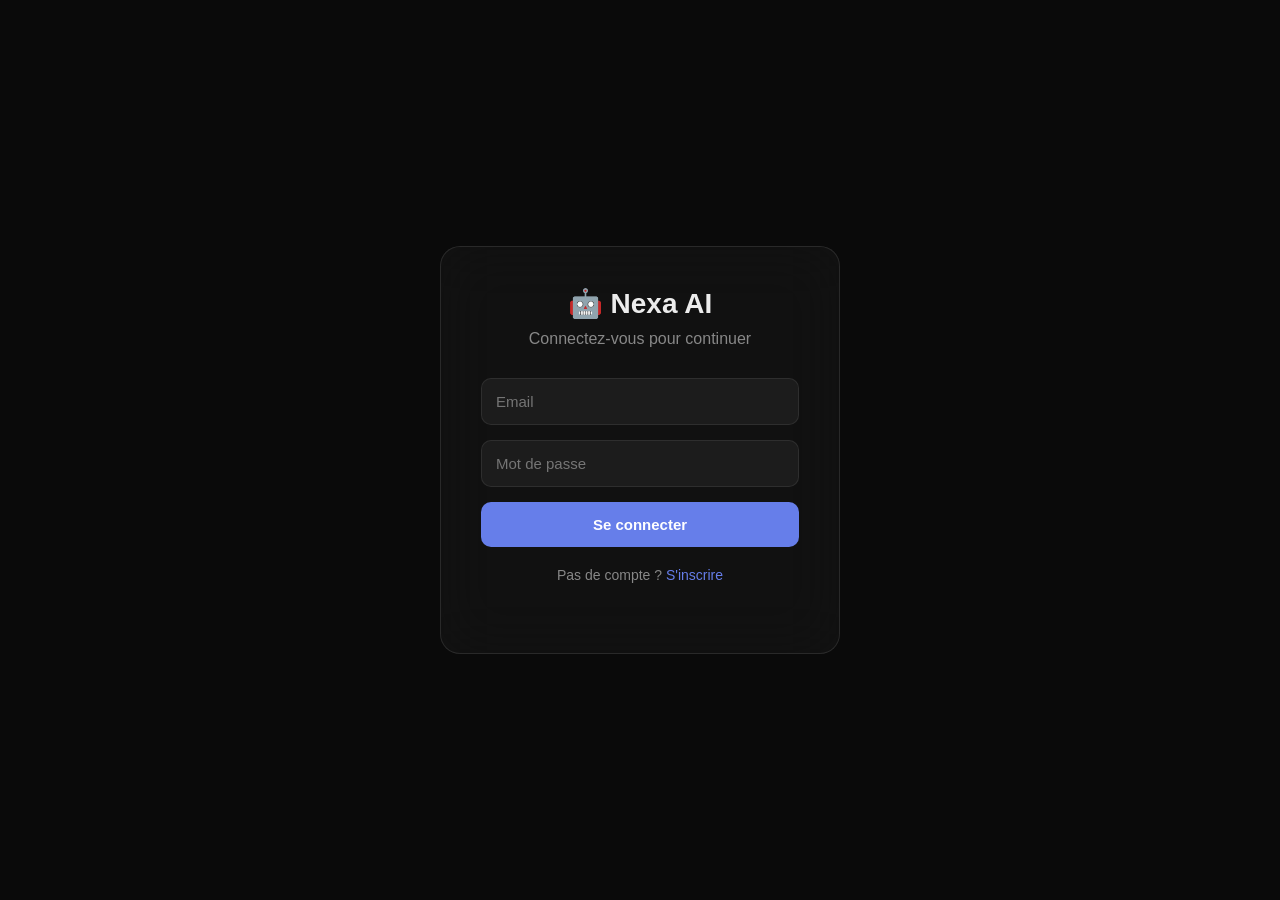
==== login.html @ a7cb3609 "Add files via upload" ====
<!DOCTYPE html>
<html lang="fr">
<head>
    <meta charset="UTF-8">
    <title>Connexion - Nexa AI</title>
    <link rel="stylesheet" href="style.css">
</head>
<body class="login-page">
    <div class="login-container">
        <h1>🤖 Nexa AI</h1>
        <p>Connectez-vous pour continuer</p>

        <form id="login-form" onsubmit="connexion(event)">
            <input type="email" id="email" placeholder="Email" required>
            <input type="password" id="password" placeholder="Mot de passe" required>
            <button type="submit">Se connecter</button>
        </form>

        <p class="signup-link">
            Pas de compte ? 
            <a href="#" onclick="inscription(event)">S'inscrire</a>
        </p>
    </div>

    <script src="auth.js"></script>
</body>
</html>
---- style.css ----
:root {
    --accent: #667eea;
    --bg: #0a0a0a;
    --bg-sidebar: #000000;
    --bg-input: rgba(255,255,255,0.05);
    --bg-hover: rgba(255,255,255,0.08);
    --text: #ececec;
    --text-dim: #888;
    --border: rgba(255,255,255,0.08);
    --glass-bg: rgba(20,20,20,0.7);
    --glass-border: rgba(255,255,255,0.1);
}

body.light {
    --bg: #ffffff;
    --bg-sidebar: #f7f7f8;
    --bg-input: rgba(0,0,0,0.04);
    --bg-hover: rgba(0,0,0,0.06);
    --text: #0a0a0a;
    --text-dim: #666;
    --border: rgba(0,0,0,0.08);
    --glass-bg: rgba(255,255,255,0.7);
    --glass-border: rgba(0,0,0,0.08);
}

* { margin: 0; padding: 0; box-sizing: border-box; font-family: -apple-system, 'Segoe UI', Arial, sans-serif; }

body { background: var(--bg); color: var(--text); height: 100vh; overflow: hidden; transition: background 0.3s, color 0.3s; }

.app { display: flex; height: 100vh; }

.glass {
    background: var(--glass-bg);
    backdrop-filter: blur(30px) saturate(180%);
    -webkit-backdrop-filter: blur(30px) saturate(180%);
    border: 1px solid var(--glass-border);
    box-shadow: 0 8px 32px rgba(0,0,0,0.3), inset 0 1px 0 rgba(255,255,255,0.1);
}

.sidebar {
    width: 260px;
    background: var(--bg-sidebar);
    display: flex;
    flex-direction: column;
    border-right: 1px solid var(--border);
    transition: margin-left 0.3s ease;
}

.sidebar.hidden { margin-left: -260px; }

.sidebar-top {
    display: flex;
    align-items: center;
    justify-content: space-between;
    padding: 12px 15px;
}

.btn-toggle, .btn-open-sidebar {
    background: transparent;
    border: none;
    color: var(--text-dim);
    cursor: pointer;
    padding: 6px;
    border-radius: 6px;
    display: flex;
    align-items: center;
    transition: all 0.2s;
}

.btn-toggle:hover, .btn-open-sidebar:hover { background: var(--bg-hover); color: var(--text); }
.btn-toggle svg, .btn-open-sidebar svg { width: 18px; height: 18px; }

.app-brand { font-size: 15px; font-weight: 600; letter-spacing: 0.3px; }

.sidebar-new-chat { padding: 5px 10px 15px; }

.btn-new-chat {
    display: flex;
    align-items: center;
    gap: 12px;
    background: transparent;
    border: 1px solid var(--border);
    color: var(--text);
    cursor: pointer;
    padding: 10px 14px;
    border-radius: 12px;
    width: 100%;
    font-size: 14px;
    transition: all 0.2s;
}

.btn-new-chat:hover { background: var(--bg-hover); border-color: var(--accent); }

.btn-round {
    width: 28px; height: 28px;
    border-radius: 50%;
    background: var(--accent);
    display: flex;
    align-items: center;
    justify-content: center;
    color: white;
    flex-shrink: 0;
}

.btn-round svg { width: 14px; height: 14px; }

.sidebar-search { position: relative; padding: 0 10px 10px; }

.sidebar-search svg {
    position: absolute;
    left: 22px; top: 50%;
    transform: translateY(-70%);
    width: 14px; height: 14px;
    color: var(--text-dim);
    pointer-events: none;
}

.sidebar-search input {
    width: 100%;
    padding: 10px 10px 10px 36px;
    background: var(--bg-input);
    border: 1px solid transparent;
    border-radius: 10px;
    color: var(--text);
    font-size: 13px;
    outline: none;
    transition: all 0.2s;
}

.sidebar-search input:focus { border-color: var(--accent); background: var(--bg-hover); }

.sidebar-history { flex: 1; padding: 10px; overflow-y: auto; }

.history-title {
    font-size: 11px;
    color: var(--text-dim);
    padding: 5px 10px;
    text-transform: uppercase;
    letter-spacing: 0.5px;
}

.history-item {
    padding: 10px 12px;
    margin: 2px 0;
    border-radius: 10px;
    font-size: 13px;
    color: var(--text);
    cursor: pointer;
    white-space: nowrap;
    overflow: hidden;
    text-overflow: ellipsis;
    transition: all 0.2s;
    border: 1px solid transparent;
    display: flex;
    align-items: center;
    justify-content: space-between;
    gap: 5px;
}

.history-item:hover { background: var(--glass-bg); backdrop-filter: blur(10px); border-color: var(--glass-border); }
.history-item.active { background: var(--glass-bg); backdrop-filter: blur(10px); border-color: var(--glass-border); font-weight: 500; }

.history-item .history-text { flex: 1; overflow: hidden; text-overflow: ellipsis; }

.history-item .history-actions {
    display: none;
    gap: 3px;
}

.history-item:hover .history-actions { display: flex; }

.history-item .history-actions button {
    background: transparent;
    border: none;
    color: var(--text-dim);
    cursor: pointer;
    padding: 3px;
    border-radius: 4px;
}

.history-item .history-actions button:hover { background: var(--bg-hover); color: var(--text); }
.history-item .history-actions svg { width: 12px; height: 12px; }

.history-item.epingle { border-left: 2px solid var(--accent); }

.sidebar-footer { border-top: 1px solid var(--border); padding: 10px; position: relative; }

.user-info {
    display: flex;
    align-items: center;
    gap: 12px;
    padding: 8px;
    border-radius: 12px;
    cursor: pointer;
    transition: all 0.2s;
    border: 1px solid transparent;
}

.user-info:hover { background: var(--glass-bg); backdrop-filter: blur(10px); border-color: var(--glass-border); }

.user-avatar {
    width: 34px; height: 34px;
    border-radius: 50%;
    background: var(--accent);
    display: flex;
    align-items: center;
    justify-content: center;
    font-weight: bold;
    color: white;
    overflow: hidden;
    flex-shrink: 0;
}

.user-avatar img { width: 80%; height: 80%; object-fit: contain; }

.user-details { display: flex; flex-direction: column; overflow: hidden; }
.user-name { font-size: 14px; font-weight: 500; }
.user-plan { font-size: 12px; color: var(--text-dim); overflow: hidden; text-overflow: ellipsis; white-space: nowrap; }

.menu-profil {
    display: none;
    position: absolute;
    bottom: 70px;
    left: 10px; right: 10px;
    background: var(--glass-bg);
    backdrop-filter: blur(30px) saturate(180%);
    border: 1px solid var(--glass-border);
    border-radius: 14px;
    padding: 6px;
    box-shadow: 0 8px 32px rgba(0,0,0,0.4);
    z-index: 100;
}

.menu-profil.show { display: block; }

.menu-profil button {
    display: flex;
    align-items: center;
    gap: 10px;
    width: 100%;
    padding: 10px 12px;
    background: transparent;
    border: none;
    color: var(--text);
    cursor: pointer;
    border-radius: 8px;
    font-size: 13px;
    text-align: left;
    transition: background 0.15s;
}

.menu-profil button:hover { background: var(--bg-hover); }
.menu-profil button svg { width: 16px; height: 16px; }
.menu-profil hr { border: none; border-top: 1px solid var(--border); margin: 5px 0; }

.main { flex: 1; display: flex; flex-direction: column; background: var(--bg); position: relative; }

.btn-open-sidebar {
    position: absolute;
    top: 15px; left: 15px;
    z-index: 10;
    background: var(--glass-bg);
    backdrop-filter: blur(20px);
    border: 1px solid var(--glass-border);
    padding: 8px;
    border-radius: 10px;
}

.chat {
    flex: 1;
    overflow-y: auto;
    padding: 40px 20px;
    display: flex;
    flex-direction: column;
    align-items: center;
}

.welcome {
    text-align: center;
    margin-top: 15vh;
    display: flex;
    flex-direction: column;
    align-items: center;
    gap: 20px;
}

.welcome-logo {
    width: 70px; height: 70px;
    border-radius: 50%;
    overflow: hidden;
    background: var(--accent);
    display: flex;
    align-items: center;
    justify-content: center;
    padding: 12px;
}

.welcome-logo img { width: 100%; height: 100%; object-fit: contain; }

.welcome h1 { font-size: 28px; font-weight: 400; color: var(--text); max-width: 600px; }

.welcome-actions {
    display: flex;
    gap: 10px;
    flex-wrap: wrap;
    justify-content: center;
    margin-top: 20px;
}

.welcome-actions button {
    display: flex;
    align-items: center;
    gap: 8px;
    padding: 10px 16px;
    background: var(--glass-bg);
    backdrop-filter: blur(20px);
    border: 1px solid var(--glass-border);
    border-radius: 12px;
    color: var(--text);
    cursor: pointer;
    font-size: 13px;
    transition: all 0.2s;
}

.welcome-actions button:hover { border-color: var(--accent); transform: translateY(-2px); }
.welcome-actions svg { width: 16px; height: 16px; }

.message { max-width: 760px; width: 100%; margin-bottom: 25px; display: flex; gap: 14px; align-items: flex-start; }
.message.user { flex-direction: row-reverse; }

.message .avatar {
    width: 32px; height: 32px;
    border-radius: 50%;
    flex-shrink: 0;
    display: flex;
    align-items: center;
    justify-content: center;
    background: var(--accent);
    color: white;
    overflow: hidden;
}

.message.user .avatar { font-weight: bold; font-size: 14px; }
.message.bot .avatar { background: transparent; padding: 2px; }

.message .avatar img { width: 80%; height: 80%; object-fit: contain; border-radius: 50%; background: var(--accent); padding: 3px; }

.message .content { flex: 1; line-height: 1.7; font-size: 15px; white-space: pre-wrap; word-wrap: break-word; }

.message.user .content {
    background: var(--glass-bg);
    backdrop-filter: blur(20px);
    border: 1px solid var(--glass-border);
    padding: 12px 16px;
    border-radius: 18px;
    max-width: 75%;
    margin-left: auto;
}

.message.bot .content { padding: 4px 0; }

.input-zone { padding: 20px; display: flex; justify-content: center; }

.input-wrapper {
    max-width: 760px;
    width: 100%;
    background: var(--glass-bg);
    backdrop-filter: blur(30px) saturate(180%);
    border: 1px solid var(--glass-border);
    border-radius: 26px;
    display: flex;
    align-items: center;
    padding: 8px 12px 8px 20px;
    gap: 10px;
    box-shadow: 0 8px 32px rgba(0,0,0,0.2);
}

.input-wrapper input { flex: 1; background: transparent; border: none; color: var(--text); font-size: 15px; outline: none; padding: 8px 0; }
.input-wrapper input::placeholder { color: var(--text-dim); }

.btn-send {
    background: var(--accent);
    border: none;
    color: white;
    width: 34px; height: 34px;
    border-radius: 50%;
    cursor: pointer;
    display: flex;
    align-items: center;
    justify-content: center;
    transition: transform 0.15s;
}

.btn-send:hover { transform: scale(1.05); }
.btn-send svg { width: 18px; height: 18px; }

.modal { display: none; position: fixed; top: 0; left: 0; width: 100%; height: 100%; background: rgba(0,0,0,0.6); backdrop-filter: blur(8px); z-index: 1000; align-items: center; justify-content: center; }
.modal.show { display: flex; }

.modal-content { border-radius: 18px; width: 90%; max-width: 480px; max-height: 85vh; overflow-y: auto; }

.modal-header { display: flex; justify-content: space-between; align-items: center; padding: 20px; border-bottom: 1px solid var(--border); }
.modal-header h2 { font-size: 18px; }
.modal-header button { background: transparent; border: none; color: var(--text); cursor: pointer; padding: 6px; border-radius: 8px; }
.modal-header button:hover { background: var(--bg-hover); }

.modal-body { padding: 20px; }
.modal-body label { display: block; font-size: 13px; color: var(--text-dim); margin-top: 12px; margin-bottom: 5px; }

.modal-body input, .modal-body textarea, .modal-body select {
    width: 100%;
    padding: 10px 12px;
    background: var(--bg-input);
    border: 1px solid var(--border);
    border-radius: 10px;
    color: var(--text);
    font-size: 14px;
    outline: none;
    font-family: inherit;
    resize: vertical;
}

.modal-body input:focus, .modal-body textarea:focus, .modal-body select:focus { border-color: var(--accent); }

.setting-item { display: flex; justify-content: space-between; align-items: center; padding: 15px 0; border-bottom: 1px solid var(--border); }

.color-options { display: flex; gap: 10px; }
.color-dot { width: 28px; height: 28px; border-radius: 50%; cursor: pointer; border: 2px solid transparent; transition: transform 0.15s; }
.color-dot:hover { transform: scale(1.1); border-color: var(--text); }

.profile-edit { display: flex; flex-direction: column; gap: 8px; }
.avatar-edit { display: flex; flex-direction: column; align-items: center; gap: 10px; margin-bottom: 15px; }
.avatar-edit img { width: 80px; height: 80px; border-radius: 50%; object-fit: contain; background: var(--accent); padding: 8px; }
.avatar-edit button { padding: 6px 12px; background: var(--bg-input); border: 1px solid var(--border); border-radius: 8px; color: var(--text); cursor: pointer; font-size: 13px; }

.btn-save {
    padding: 12px;
    background: var(--accent);
    border: none;
    border-radius: 10px;
    color: white;
    font-size: 14px;
    font-weight: 600;
    cursor: pointer;
    margin-top: 15px;
    width: 100%;
}

.btn-save:hover { opacity: 0.9; }

.persona-suggestions { display: flex; flex-wrap: wrap; gap: 8px; margin-top: 10px; }
.persona-suggestions button { padding: 6px 12px; background: var(--bg-input); border: 1px solid var(--border); border-radius: 20px; color: var(--text); cursor: pointer; font-size: 12px; }
.persona-suggestions button:hover { border-color: var(--accent); }

.resultat-box {
    margin-top: 15px;
    padding: 15px;
    background: var(--bg-input);
    border-radius: 10px;
    font-size: 14px;
    line-height: 1.6;
    white-space: pre-wrap;
    max-height: 300px;
    overflow-y: auto;
}

::-webkit-scrollbar { width: 6px; }
::-webkit-scrollbar-thumb { background: var(--border); border-radius: 3px; }

/* LOGIN */
.login-page { display: flex; align-items: center; justify-content: center; height: 100vh; background: var(--bg); }
.login-container { background: var(--glass-bg); backdrop-filter: blur(30px); border: 1px solid var(--glass-border); padding: 40px; border-radius: 20px; width: 100%; max-width: 400px; text-align: center; }
.login-container h1 { font-size: 28px; margin-bottom: 10px; }
.login-container p { color: var(--text-dim); margin-bottom: 30px; }
#login-form { display: flex; flex-direction: column; gap: 15px; }
#login-form input { padding: 14px; background: var(--bg-input); border: 1px solid var(--border); border-radius: 10px; color: var(--text); font-size: 15px; outline: none; }
#login-form input:focus { border-color: var(--accent); }
#login-form button { padding: 14px; background: var(--accent); border: none; border-radius: 10px; color: white; font-size: 15px; font-weight: bold; cursor: pointer; }
.signup-link { margin-top: 20px; font-size: 14px; }
.signup-link a { color: var(--accent); text-decoration: none; }

/* ============ RESPONSIVE ============ */
@media (max-width: 1024px) {
    .message, .input-wrapper { max-width: 90%; }
}

@media (max-width: 768px) {
    .sidebar { position: fixed; z-index: 200; height: 100vh; box-shadow: 4px 0 20px rgba(0,0,0,0.3); }
    .sidebar.hidden { margin-left: -260px; }
    .main { width: 100%; }
    .welcome { margin-top: 10vh; }
    .welcome h1 { font-size: 22px; padding: 0 15px; }
    .welcome-logo { width: 55px; height: 55px; }
    .message { max-width: 100%; padding: 0 10px; }
    .message.user .content { max-width: 85%; }
    .input-zone { padding: 12px; }
    .input-wrapper { padding: 6px 10px 6px 15px; }
    .modal-content { width: 95%; max-height: 90vh; }
    .btn-open-sidebar { top: 10px; left: 10px; }
    .welcome-actions button { font-size: 12px; padding: 8px 12px; }
}

@media (max-width: 480px) {
    .app-brand { font-size: 14px; }
    .btn-new-chat { font-size: 13px; padding: 8px 12px; }
    .history-item { font-size: 12px; }
    .message .content { font-size: 14px; }
    .welcome h1 { font-size: 18px; }
    .welcome-actions { gap: 6px; }
}

/* LANGUE SELECT */
#langue-select {
    padding: 8px 12px;
    background: var(--bg-input);
    border: 1px solid var(--border);
    border-radius: 8px;
    color: var(--text);
    font-size: 14px;
    cursor: pointer;
    outline: none;
}
#langue-select:focus { border-color: var(--accent); }
/* ============ CORRECTIONS LOGO ROND ============ */
.user-avatar img {
    width: 100% !important;
    height: 100% !important;
    object-fit: cover !important;
    border-radius: 50%;
}

.message .avatar img {
    width: 100% !important;
    height: 100% !important;
    object-fit: cover !important;
    border-radius: 50%;
}

.welcome-logo {
    padding: 0 !important;
}

.welcome-logo img {
    width: 100% !important;
    height: 100% !important;
    object-fit: cover !important;
    border-radius: 50%;
}

.avatar-edit img {
    object-fit: cover !important;
    padding: 0 !important;
}

/* ============ SUGGESTIONS ACCUEIL ============ */
.welcome-suggestions {
    display: flex;
    gap: 10px;
    flex-wrap: wrap;
    justify-content: center;
    margin-top: 25px;
}

.welcome-suggestions button {
    padding: 10px 16px;
    background: var(--glass-bg);
    backdrop-filter: blur(20px);
    border: 1px solid var(--glass-border);
    border-radius: 12px;
    color: var(--text);
    cursor: pointer;
    font-size: 13px;
    transition: all 0.2s;
}

.welcome-suggestions button:hover {
    border-color: var(--accent);
    transform: translateY(-2px);
}

/* ============ QUIZ INTERACTIF ============ */
.quiz-container {
    background: var(--glass-bg);
    backdrop-filter: blur(20px);
    border: 1px solid var(--glass-border);
    border-radius: 14px;
    padding: 20px;
    margin-top: 10px;
}

.quiz-title {
    font-size: 16px;
    font-weight: 600;
    margin-bottom: 15px;
    color: var(--accent);
}

.quiz-question {
    margin-bottom: 20px;
    padding: 15px;
    background: rgba(255,255,255,0.03);
    border-radius: 10px;
    border-left: 3px solid var(--accent);
}

.quiz-question-title {
    font-weight: 500;
    margin-bottom: 12px;
    font-size: 14px;
}

.quiz-option {
    display: flex;
    align-items: center;
    gap: 10px;
    padding: 10px 12px;
    margin: 6px 0;
    background: var(--bg-input);
    border: 1px solid var(--border);
    border-radius: 8px;
    cursor: pointer;
    transition: all 0.15s;
    font-size: 14px;
}

.quiz-option:hover {
    border-color: var(--accent);
    background: var(--bg-hover);
}

.quiz-option.selected {
    border-color: var(--accent);
    background: rgba(102, 126, 234, 0.15);
}

.quiz-option.correct {
    border-color: #10a37f;
    background: rgba(16, 163, 127, 0.15);
}

.quiz-option.incorrect {
    border-color: #e53935;
    background: rgba(229, 57, 53, 0.15);
}

.quiz-option input[type="radio"] {
    accent-color: var(--accent);
    cursor: pointer;
}

.quiz-option label {
    cursor: pointer;
    flex: 1;
    margin: 0;
    color: var(--text);
}

.quiz-input {
    width: 100%;
    padding: 10px 12px;
    background: var(--bg-input);
    border: 1px solid var(--border);
    border-radius: 8px;
    color: var(--text);
    font-size: 14px;
    font-family: inherit;
    resize: vertical;
    min-height: 60px;
    outline: none;
    margin-top: 8px;
}

.quiz-input:focus {
    border-color: var(--accent);
}

.quiz-actions {
    display: flex;
    gap: 10px;
    margin-top: 15px;
    flex-wrap: wrap;
}

.btn-quiz-validate {
    padding: 10px 20px;
    background: var(--accent);
    border: none;
    border-radius: 10px;
    color: white;
    font-size: 14px;
    font-weight: 600;
    cursor: pointer;
    transition: transform 0.15s;
}

.btn-quiz-validate:hover {
    transform: scale(1.02);
}

.btn-quiz-validate:disabled {
    opacity: 0.5;
    cursor: not-allowed;
}

.quiz-feedback {
    margin-top: 15px;
    padding: 12px 16px;
    border-radius: 10px;
    font-size: 14px;
    line-height: 1.5;
}

.quiz-feedback.success {
    background: rgba(16, 163, 127, 0.15);
    border: 1px solid #10a37f;
    color: #10a37f;
}

.quiz-feedback.error {
    background: rgba(229, 57, 53, 0.15);
    border: 1px solid #e53935;
    color: #e53935;
}

.quiz-feedback.info {
    background: var(--bg-input);
    border: 1px solid var(--border);
}
/* ============ BOUTONS FICHIER + RECHERCHE ============ */
.btn-attach, .btn-recherche {
    background: transparent;
    border: none;
    color: var(--text-dim);
    cursor: pointer;
    padding: 6px;
    border-radius: 8px;
    display: flex;
    align-items: center;
    justify-content: center;
    transition: all 0.2s;
}

.btn-attach:hover, .btn-recherche:hover {
    background: var(--bg-hover);
    color: var(--text);
}

.btn-recherche.active {
    background: var(--accent);
    color: white;
}

.btn-attach svg, .btn-recherche svg {
    width: 18px;
    height: 18px;
}

/* ============ TÉLÉCHARGEMENT ============ */
.download-btn {
    display: inline-flex;
    align-items: center;
    gap: 8px;
    padding: 10px 16px;
    background: var(--accent);
    border: none;
    border-radius: 10px;
    color: white;
    cursor: pointer;
    font-size: 14px;
    font-weight: 600;
    margin-top: 10px;
    text-decoration: none;
}

.download-btn:hover {
    opacity: 0.9;
}

.download-btn svg {
    width: 16px;
    height: 16px;
}

/* Image générée */
.generated-image {
    max-width: 100%;
    border-radius: 12px;
    margin-top: 10px;
    border: 1px solid var(--glass-border);
}

/* Fichier joint */
.file-preview {
    padding: 10px;
    background: var(--bg-input);
    border-radius: 10px;
    margin: 5px 0;
    font-size: 13px;
    display: flex;
    align-items: center;
    gap: 8px;
    color: var(--text-dim);
}
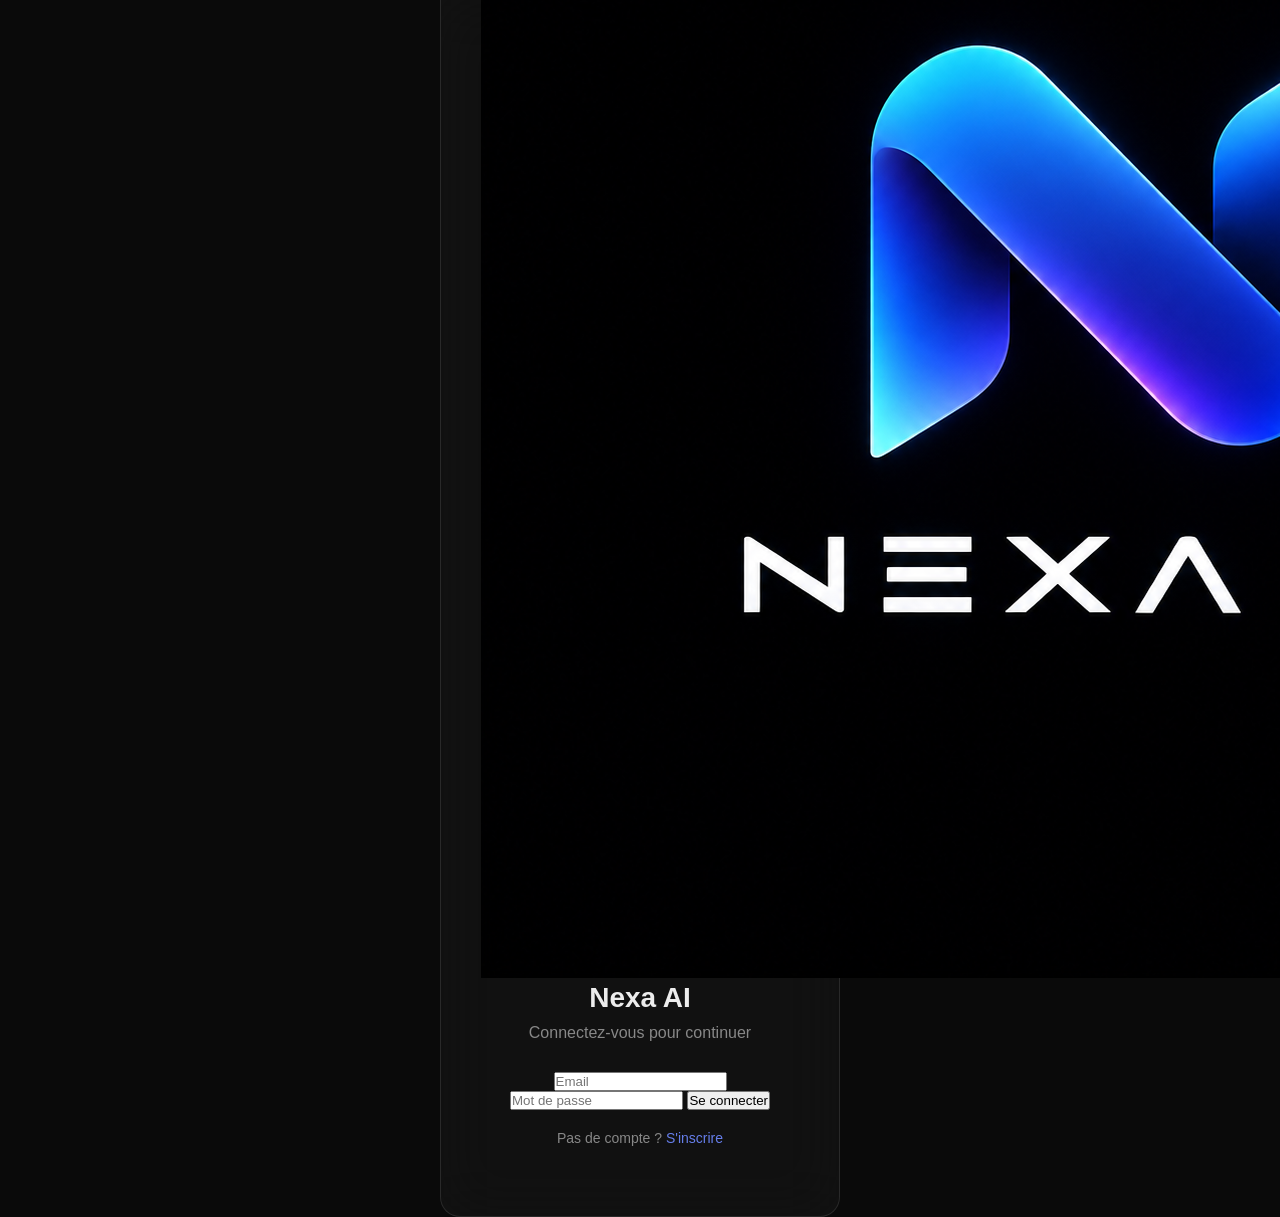
==== commit f5f0c742: "Mise a jour" ====
--- a/login.html
+++ b/login.html
@@ -2,26 +2,41 @@
 <html lang="fr">
 <head>
     <meta charset="UTF-8">
-    <title>Connexion - Nexa AI</title>
+    <meta name="viewport" content="width=device-width, initial-scale=1.0">
+    <title>Nexa AI - Connexion</title>
+    <link rel="icon" type="image/png" href="logo.png">
     <link rel="stylesheet" href="style.css">
 </head>
 <body class="login-page">
     <div class="login-container">
-        <h1>🤖 Nexa AI</h1>
-        <p>Connectez-vous pour continuer</p>
+        <div class="login-logo">
+            <img src="logo.png" alt="Nexa AI">
+        </div>
+        <h1>Nexa AI</h1>
+        <p id="login-subtitle">Connectez-vous pour continuer</p>
 
-        <form id="login-form" onsubmit="connexion(event)">
-            <input type="email" id="email" placeholder="Email" required>
-            <input type="password" id="password" placeholder="Mot de passe" required>
+        <!-- FORMULAIRE DE CONNEXION -->
+        <form id="form-connexion" onsubmit="connexion(event)">
+            <input type="email" id="email" placeholder="Email" required autocomplete="email">
+            <input type="password" id="password" placeholder="Mot de passe" required autocomplete="current-password">
             <button type="submit">Se connecter</button>
         </form>
 
+        <!-- FORMULAIRE D'INSCRIPTION (caché par défaut) -->
+        <form id="form-inscription" onsubmit="inscription(event)" style="display:none">
+            <input type="email" id="ins-email" placeholder="Email" required autocomplete="email">
+            <input type="text" id="ins-nom" placeholder="Votre nom" required autocomplete="name">
+            <input type="password" id="ins-password" placeholder="Mot de passe (min. 6 caractères)" required minlength="6" autocomplete="new-password">
+            <input type="password" id="ins-password2" placeholder="Confirmer le mot de passe" required minlength="6" autocomplete="new-password">
+            <button type="submit">Créer mon compte</button>
+        </form>
+
         <p class="signup-link">
-            Pas de compte ? 
-            <a href="#" onclick="inscription(event)">S'inscrire</a>
+            <span id="texte-bascule">Pas de compte ?</span>
+            <a href="#" onclick="basculerFormulaire(event)" id="lien-bascule">S'inscrire</a>
         </p>
     </div>
 
     <script src="auth.js"></script>
 </body>
-</html>+</html>
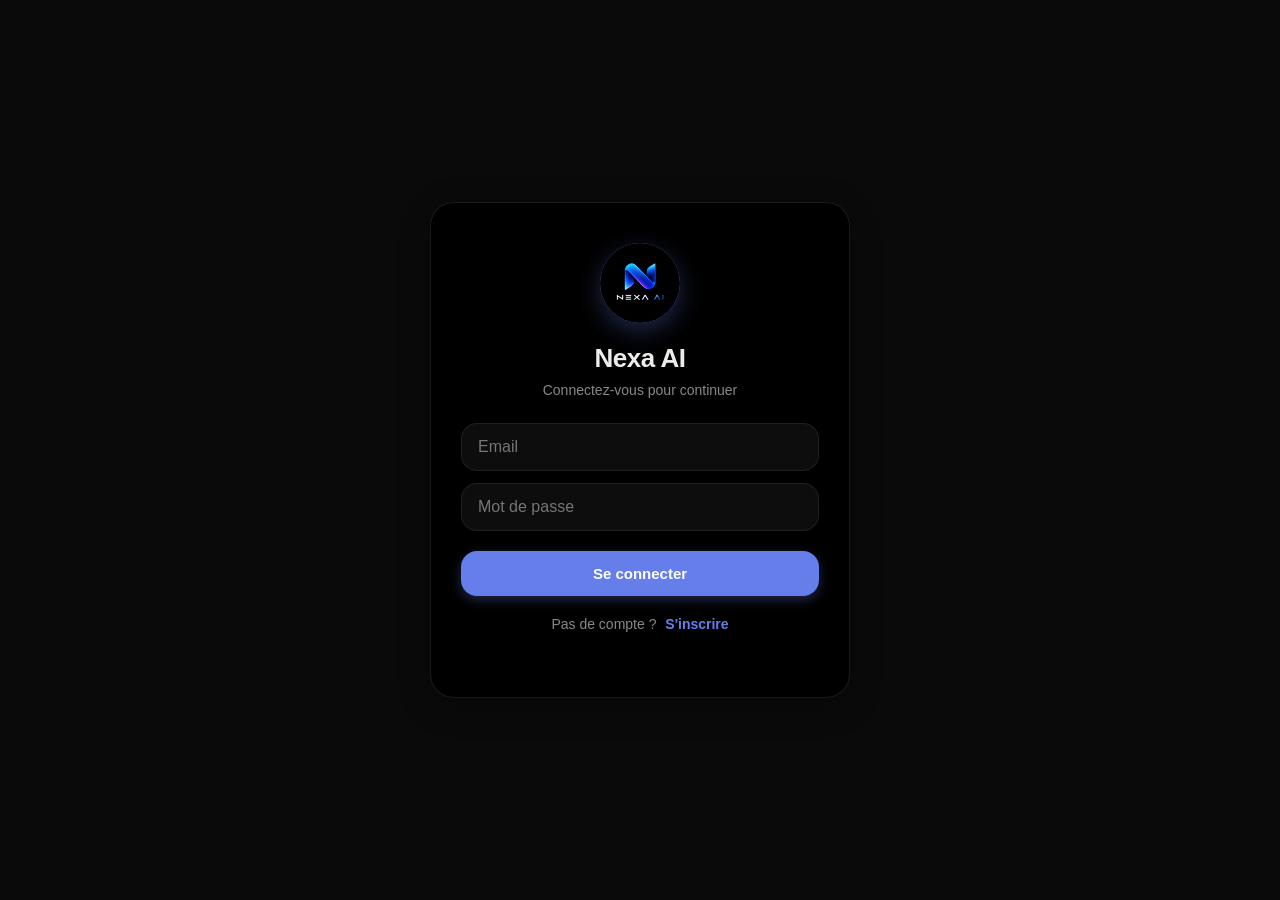
==== commit fc9f67c6: "Enhance login.html with metadata and manifest Updated the login page with improved metadata and adde" ====
--- a/login.html
+++ b/login.html
@@ -2,9 +2,10 @@
 <html lang="fr">
 <head>
     <meta charset="UTF-8">
-    <meta name="viewport" content="width=device-width, initial-scale=1.0">
-    <title>Nexa AI - Connexion</title>
+    <meta name="viewport" content="width=device-width, initial-scale=1.0, maximum-scale=1.0, user-scalable=no">
+    <title>Connexion - Nexa AI</title>
     <link rel="icon" type="image/png" href="logo.png">
+    <link rel="manifest" href="manifest.json">
     <link rel="stylesheet" href="style.css">
 </head>
 <body class="login-page">
@@ -15,14 +16,12 @@
         <h1>Nexa AI</h1>
         <p id="login-subtitle">Connectez-vous pour continuer</p>
 
-        <!-- FORMULAIRE DE CONNEXION -->
         <form id="form-connexion" onsubmit="connexion(event)">
             <input type="email" id="email" placeholder="Email" required autocomplete="email">
             <input type="password" id="password" placeholder="Mot de passe" required autocomplete="current-password">
             <button type="submit">Se connecter</button>
         </form>
 
-        <!-- FORMULAIRE D'INSCRIPTION (caché par défaut) -->
         <form id="form-inscription" onsubmit="inscription(event)" style="display:none">
             <input type="email" id="ins-email" placeholder="Email" required autocomplete="email">
             <input type="text" id="ins-nom" placeholder="Votre nom" required autocomplete="name">
--- a/style.css
+++ b/style.css
@@ -9,68 +9,118 @@
     --border: rgba(255,255,255,0.08);
     --glass-bg: rgba(20,20,20,0.7);
     --glass-border: rgba(255,255,255,0.1);
+    --card-bg: rgba(255,255,255,0.03);
+    --radius: 16px;
+    --radius-sm: 10px;
+    --radius-lg: 24px;
+    --shadow: 0 8px 32px rgba(0,0,0,0.3);
 }
 
 body.light {
     --bg: #ffffff;
-    --bg-sidebar: #f7f7f8;
+    --bg-sidebar: #f5f5f7;
     --bg-input: rgba(0,0,0,0.04);
     --bg-hover: rgba(0,0,0,0.06);
     --text: #0a0a0a;
     --text-dim: #666;
     --border: rgba(0,0,0,0.08);
-    --glass-bg: rgba(255,255,255,0.7);
+    --glass-bg: rgba(255,255,255,0.85);
     --glass-border: rgba(0,0,0,0.08);
-}
-
-* { margin: 0; padding: 0; box-sizing: border-box; font-family: -apple-system, 'Segoe UI', Arial, sans-serif; }
-
-body { background: var(--bg); color: var(--text); height: 100vh; overflow: hidden; transition: background 0.3s, color 0.3s; }
-
-.app { display: flex; height: 100vh; }
-
+    --card-bg: rgba(0,0,0,0.02);
+}
+
+* {
+    margin: 0;
+    padding: 0;
+    box-sizing: border-box;
+    font-family: -apple-system, BlinkMacSystemFont, 'SF Pro Display', 'Segoe UI', Arial, sans-serif;
+    -webkit-tap-highlight-color: transparent;
+}
+
+html, body {
+    height: 100%;
+    overflow: hidden;
+    overscroll-behavior: none;
+}
+
+body {
+    background: var(--bg);
+    color: var(--text);
+    transition: background 0.3s, color 0.3s;
+    -webkit-font-smoothing: antialiased;
+}
+
+.app { display: flex; height: 100vh; height: 100dvh; overflow: hidden; }
+
+/* ============ GLASS (SANS FLOU GLOBAL) ============ */
 .glass {
-    background: var(--glass-bg);
-    backdrop-filter: blur(30px) saturate(180%);
-    -webkit-backdrop-filter: blur(30px) saturate(180%);
+    background: var(--bg-sidebar);
     border: 1px solid var(--glass-border);
-    box-shadow: 0 8px 32px rgba(0,0,0,0.3), inset 0 1px 0 rgba(255,255,255,0.1);
-}
-
+    box-shadow: var(--shadow);
+}
+
+/* ============ OVERLAY MOBILE (SANS FLOU) ============ */
+.overlay {
+    display: none;
+    position: fixed;
+    top: 0; left: 0;
+    width: 100%; height: 100%;
+    background: rgba(0,0,0,0.6);
+    z-index: 150;
+}
+
+.overlay.show { display: block; }
+
+/* ============ SIDEBAR ============ */
 .sidebar {
     width: 260px;
     background: var(--bg-sidebar);
     display: flex;
     flex-direction: column;
     border-right: 1px solid var(--border);
-    transition: margin-left 0.3s ease;
-}
-
-.sidebar.hidden { margin-left: -260px; }
+    transition: margin-left 0.3s cubic-bezier(0.4, 0, 0.2, 1);
+    flex-shrink: 0;
+    overflow: hidden;
+}
+
+/* PC : sidebar cachée proprement */
+.sidebar.hidden {
+    margin-left: -260px;
+}
 
 .sidebar-top {
     display: flex;
     align-items: center;
     justify-content: space-between;
-    padding: 12px 15px;
-}
+    padding: 14px 15px;
+}
+
+.btn-close-mobile { display: none; }
 
 .btn-toggle, .btn-open-sidebar {
     background: transparent;
     border: none;
     color: var(--text-dim);
     cursor: pointer;
-    padding: 6px;
-    border-radius: 6px;
-    display: flex;
-    align-items: center;
-    transition: all 0.2s;
-}
-
-.btn-toggle:hover, .btn-open-sidebar:hover { background: var(--bg-hover); color: var(--text); }
+    padding: 8px;
+    border-radius: var(--radius-sm);
+    display: flex;
+    align-items: center;
+    transition: all 0.2s;
+}
+
+.btn-toggle:hover, .btn-open-sidebar:hover {
+    background: var(--bg-hover);
+    color: var(--text);
+}
+
 .btn-toggle svg, .btn-open-sidebar svg { width: 18px; height: 18px; }
 
-.app-brand { font-size: 15px; font-weight: 600; letter-spacing: 0.3px; }
+.app-brand {
+    font-size: 15px;
+    font-weight: 600;
+    letter-spacing: -0.3px;
+}
 
 .sidebar-new-chat { padding: 5px 10px 15px; }
 
@@ -83,13 +133,18 @@
     color: var(--text);
     cursor: pointer;
     padding: 10px 14px;
-    border-radius: 12px;
+    border-radius: var(--radius);
     width: 100%;
     font-size: 14px;
     transition: all 0.2s;
-}
-
-.btn-new-chat:hover { background: var(--bg-hover); border-color: var(--accent); }
+    font-weight: 500;
+}
+
+.btn-new-chat:hover {
+    background: var(--bg-hover);
+    border-color: var(--accent);
+    transform: translateY(-1px);
+}
 
 .btn-round {
     width: 28px; height: 28px;
@@ -100,8 +155,10 @@
     justify-content: center;
     color: white;
     flex-shrink: 0;
-}
-
+    transition: transform 0.2s;
+}
+
+.btn-new-chat:hover .btn-round { transform: scale(1.05); }
 .btn-round svg { width: 14px; height: 14px; }
 
 .sidebar-search { position: relative; padding: 0 10px 10px; }
@@ -120,14 +177,17 @@
     padding: 10px 10px 10px 36px;
     background: var(--bg-input);
     border: 1px solid transparent;
-    border-radius: 10px;
+    border-radius: var(--radius-sm);
     color: var(--text);
     font-size: 13px;
     outline: none;
     transition: all 0.2s;
 }
 
-.sidebar-search input:focus { border-color: var(--accent); background: var(--bg-hover); }
+.sidebar-search input:focus {
+    border-color: var(--accent);
+    background: var(--bg-hover);
+}
 
 .sidebar-history { flex: 1; padding: 10px; overflow-y: auto; }
 
@@ -137,12 +197,13 @@
     padding: 5px 10px;
     text-transform: uppercase;
     letter-spacing: 0.5px;
+    font-weight: 600;
 }
 
 .history-item {
     padding: 10px 12px;
     margin: 2px 0;
-    border-radius: 10px;
+    border-radius: var(--radius-sm);
     font-size: 13px;
     color: var(--text);
     cursor: pointer;
@@ -157,16 +218,20 @@
     gap: 5px;
 }
 
-.history-item:hover { background: var(--glass-bg); backdrop-filter: blur(10px); border-color: var(--glass-border); }
-.history-item.active { background: var(--glass-bg); backdrop-filter: blur(10px); border-color: var(--glass-border); font-weight: 500; }
+.history-item:hover {
+    background: var(--card-bg);
+    border-color: var(--glass-border);
+}
+
+.history-item.active {
+    background: var(--card-bg);
+    border-color: var(--glass-border);
+    font-weight: 500;
+}
 
 .history-item .history-text { flex: 1; overflow: hidden; text-overflow: ellipsis; }
 
-.history-item .history-actions {
-    display: none;
-    gap: 3px;
-}
-
+.history-item .history-actions { display: none; gap: 3px; }
 .history-item:hover .history-actions { display: flex; }
 
 .history-item .history-actions button {
@@ -176,30 +241,41 @@
     cursor: pointer;
     padding: 3px;
     border-radius: 4px;
-}
-
-.history-item .history-actions button:hover { background: var(--bg-hover); color: var(--text); }
+    transition: all 0.15s;
+}
+
+.history-item .history-actions button:hover {
+    background: var(--bg-hover);
+    color: var(--text);
+}
+
 .history-item .history-actions svg { width: 12px; height: 12px; }
-
 .history-item.epingle { border-left: 2px solid var(--accent); }
 
-.sidebar-footer { border-top: 1px solid var(--border); padding: 10px; position: relative; }
+.sidebar-footer {
+    border-top: 1px solid var(--border);
+    padding: 10px;
+    position: relative;
+}
 
 .user-info {
     display: flex;
     align-items: center;
     gap: 12px;
     padding: 8px;
-    border-radius: 12px;
+    border-radius: var(--radius);
     cursor: pointer;
     transition: all 0.2s;
     border: 1px solid transparent;
 }
 
-.user-info:hover { background: var(--glass-bg); backdrop-filter: blur(10px); border-color: var(--glass-border); }
+.user-info:hover {
+    background: var(--card-bg);
+    border-color: var(--glass-border);
+}
 
 .user-avatar {
-    width: 34px; height: 34px;
+    width: 36px; height: 36px;
     border-radius: 50%;
     background: var(--accent);
     display: flex;
@@ -209,25 +285,31 @@
     color: white;
     overflow: hidden;
     flex-shrink: 0;
-}
-
-.user-avatar img { width: 80%; height: 80%; object-fit: contain; }
+    box-shadow: 0 2px 8px rgba(0,0,0,0.2);
+}
+
+.user-avatar img { width: 100%; height: 100%; object-fit: cover; }
 
 .user-details { display: flex; flex-direction: column; overflow: hidden; }
-.user-name { font-size: 14px; font-weight: 500; }
-.user-plan { font-size: 12px; color: var(--text-dim); overflow: hidden; text-overflow: ellipsis; white-space: nowrap; }
+.user-name { font-size: 14px; font-weight: 600; letter-spacing: -0.2px; }
+.user-plan {
+    font-size: 12px;
+    color: var(--text-dim);
+    overflow: hidden;
+    text-overflow: ellipsis;
+    white-space: nowrap;
+}
 
 .menu-profil {
     display: none;
     position: absolute;
     bottom: 70px;
     left: 10px; right: 10px;
-    background: var(--glass-bg);
-    backdrop-filter: blur(30px) saturate(180%);
+    background: var(--bg-sidebar);
     border: 1px solid var(--glass-border);
-    border-radius: 14px;
+    border-radius: var(--radius);
     padding: 6px;
-    box-shadow: 0 8px 32px rgba(0,0,0,0.4);
+    box-shadow: 0 12px 48px rgba(0,0,0,0.5);
     z-index: 100;
 }
 
@@ -243,27 +325,64 @@
     border: none;
     color: var(--text);
     cursor: pointer;
-    border-radius: 8px;
+    border-radius: var(--radius-sm);
     font-size: 13px;
     text-align: left;
     transition: background 0.15s;
+    font-weight: 500;
 }
 
 .menu-profil button:hover { background: var(--bg-hover); }
 .menu-profil button svg { width: 16px; height: 16px; }
 .menu-profil hr { border: none; border-top: 1px solid var(--border); margin: 5px 0; }
 
-.main { flex: 1; display: flex; flex-direction: column; background: var(--bg); position: relative; }
+/* ============ MAIN ============ */
+.main {
+    flex: 1;
+    display: flex;
+    flex-direction: column;
+    background: var(--bg);
+    position: relative;
+    min-width: 0;
+}
+
+.mobile-header {
+    display: none;
+    align-items: center;
+    justify-content: space-between;
+    padding: 12px 14px;
+    background: var(--bg-sidebar);
+    border-bottom: 1px solid var(--border);
+    position: sticky;
+    top: 0;
+    z-index: 50;
+}
+
+.mobile-title { font-size: 16px; font-weight: 600; letter-spacing: -0.3px; }
+
+.btn-hamburger, .btn-new-chat-mobile {
+    background: transparent;
+    border: none;
+    color: var(--text);
+    cursor: pointer;
+    padding: 8px;
+    border-radius: var(--radius-sm);
+    display: flex;
+    align-items: center;
+    transition: background 0.15s;
+}
+
+.btn-hamburger:active, .btn-new-chat-mobile:active { background: var(--bg-hover); }
+.btn-hamburger svg, .btn-new-chat-mobile svg { width: 20px; height: 20px; }
 
 .btn-open-sidebar {
     position: absolute;
     top: 15px; left: 15px;
     z-index: 10;
-    background: var(--glass-bg);
-    backdrop-filter: blur(20px);
+    background: var(--bg-sidebar);
     border: 1px solid var(--glass-border);
     padding: 8px;
-    border-radius: 10px;
+    border-radius: var(--radius-sm);
 }
 
 .chat {
@@ -273,63 +392,85 @@
     display: flex;
     flex-direction: column;
     align-items: center;
+    -webkit-overflow-scrolling: touch;
+    scroll-behavior: smooth;
 }
 
 .welcome {
     text-align: center;
-    margin-top: 15vh;
+    margin-top: 10vh;
     display: flex;
     flex-direction: column;
     align-items: center;
     gap: 20px;
+    padding: 0 15px;
 }
 
 .welcome-logo {
-    width: 70px; height: 70px;
+    width: 72px; height: 72px;
     border-radius: 50%;
     overflow: hidden;
     background: var(--accent);
     display: flex;
     align-items: center;
     justify-content: center;
-    padding: 12px;
-}
-
-.welcome-logo img { width: 100%; height: 100%; object-fit: contain; }
-
-.welcome h1 { font-size: 28px; font-weight: 400; color: var(--text); max-width: 600px; }
-
-.welcome-actions {
-    display: flex;
-    gap: 10px;
+    box-shadow: 0 8px 24px rgba(102, 126, 234, 0.3);
+}
+
+.welcome-logo img { width: 100%; height: 100%; object-fit: cover; }
+
+.welcome h1 {
+    font-size: 28px;
+    font-weight: 500;
+    letter-spacing: -0.5px;
+    color: var(--text);
+    max-width: 600px;
+}
+
+.welcome-suggestions {
+    display: flex;
+    gap: 8px;
     flex-wrap: wrap;
     justify-content: center;
-    margin-top: 20px;
-}
-
-.welcome-actions button {
-    display: flex;
-    align-items: center;
-    gap: 8px;
-    padding: 10px 16px;
-    background: var(--glass-bg);
-    backdrop-filter: blur(20px);
+    margin-top: 15px;
+}
+
+.welcome-suggestions button {
+    display: flex;
+    align-items: center;
+    gap: 6px;
+    padding: 10px 14px;
+    background: var(--card-bg);
     border: 1px solid var(--glass-border);
-    border-radius: 12px;
+    border-radius: var(--radius);
     color: var(--text);
     cursor: pointer;
     font-size: 13px;
     transition: all 0.2s;
-}
-
-.welcome-actions button:hover { border-color: var(--accent); transform: translateY(-2px); }
-.welcome-actions svg { width: 16px; height: 16px; }
-
-.message { max-width: 760px; width: 100%; margin-bottom: 25px; display: flex; gap: 14px; align-items: flex-start; }
+    font-weight: 500;
+}
+
+.welcome-suggestions button:hover {
+    border-color: var(--accent);
+    transform: translateY(-2px);
+}
+
+.welcome-suggestions svg { width: 14px; height: 14px; }
+
+/* ============ MESSAGES ============ */
+.message {
+    max-width: 760px;
+    width: 100%;
+    margin-bottom: 25px;
+    display: flex;
+    gap: 14px;
+    align-items: flex-start;
+}
+
 .message.user { flex-direction: row-reverse; }
 
 .message .avatar {
-    width: 32px; height: 32px;
+    width: 34px; height: 34px;
     border-radius: 50%;
     flex-shrink: 0;
     display: flex;
@@ -338,466 +479,926 @@
     background: var(--accent);
     color: white;
     overflow: hidden;
-}
-
-.message.user .avatar { font-weight: bold; font-size: 14px; }
+    box-shadow: 0 2px 8px rgba(0,0,0,0.15);
+}
+
+.message.user .avatar { font-weight: 600; font-size: 14px; }
 .message.bot .avatar { background: transparent; padding: 2px; }
-
-.message .avatar img { width: 80%; height: 80%; object-fit: contain; border-radius: 50%; background: var(--accent); padding: 3px; }
-
-.message .content { flex: 1; line-height: 1.7; font-size: 15px; white-space: pre-wrap; word-wrap: break-word; }
+.message .avatar img { width: 100%; height: 100%; object-fit: cover; }
+
+.message .content {
+    flex: 1;
+    line-height: 1.7;
+    font-size: 15px;
+    word-wrap: break-word;
+    overflow-wrap: break-word;
+    min-width: 0;
+}
 
 .message.user .content {
-    background: var(--glass-bg);
-    backdrop-filter: blur(20px);
+    background: var(--card-bg);
     border: 1px solid var(--glass-border);
     padding: 12px 16px;
     border-radius: 18px;
     max-width: 75%;
     margin-left: auto;
+    white-space: pre-wrap;
 }
 
 .message.bot .content { padding: 4px 0; }
 
-.input-zone { padding: 20px; display: flex; justify-content: center; }
+.typing-cursor {
+    display: inline-block;
+    width: 2px;
+    height: 1em;
+    background: var(--accent);
+    margin-left: 2px;
+    animation: blink 1s infinite;
+    vertical-align: text-bottom;
+}
+
+@keyframes blink {
+    0%, 50% { opacity: 1; }
+    51%, 100% { opacity: 0; }
+}
+
+/* Markdown */
+.message.bot .content h1,
+.message.bot .content h2,
+.message.bot .content h3 {
+    margin: 18px 0 10px;
+    font-weight: 600;
+    letter-spacing: -0.3px;
+}
+
+.message.bot .content h1 { font-size: 22px; }
+.message.bot .content h2 { font-size: 19px; }
+.message.bot .content h3 { font-size: 17px; }
+.message.bot .content p { margin: 10px 0; }
+
+.message.bot .content ul,
+.message.bot .content ol {
+    margin: 10px 0;
+    padding-left: 25px;
+}
+
+.message.bot .content li { margin: 6px 0; }
+
+.message.bot .content code {
+    background: var(--bg-input);
+    padding: 2px 6px;
+    border-radius: 5px;
+    font-family: 'SF Mono', 'Courier New', monospace;
+    font-size: 13px;
+}
+
+.message.bot .content pre {
+    background: var(--bg-input);
+    padding: 14px;
+    border-radius: var(--radius-sm);
+    overflow-x: auto;
+    margin: 12px 0;
+    border: 1px solid var(--border);
+}
+
+.message.bot .content pre code { background: transparent; padding: 0; }
+
+.message.bot .content table {
+    width: 100%;
+    border-collapse: collapse;
+    margin: 14px 0;
+    font-size: 14px;
+    display: block;
+    overflow-x: auto;
+    border-radius: var(--radius-sm);
+    border: 1px solid var(--border);
+}
+
+.message.bot .content table th,
+.message.bot .content table td {
+    border: 1px solid var(--border);
+    padding: 10px 14px;
+    text-align: left;
+}
+
+.message.bot .content table th {
+    background: var(--bg-input);
+    font-weight: 600;
+}
+
+.message.bot .content strong { font-weight: 700; }
+.message.bot .content em { font-style: italic; }
+.message.bot .content a { color: var(--accent); text-decoration: underline; }
+
+.message.bot .content blockquote {
+    border-left: 3px solid var(--accent);
+    padding-left: 14px;
+    margin: 12px 0;
+    color: var(--text-dim);
+    font-style: italic;
+}
+
+/* ============ INPUT ============ */
+.input-zone {
+    padding: 15px 20px;
+    padding-bottom: max(15px, env(safe-area-inset-bottom));
+    display: flex;
+    justify-content: center;
+    background: var(--bg);
+    border-top: 1px solid var(--border);
+}
 
 .input-wrapper {
     max-width: 760px;
     width: 100%;
-    background: var(--glass-bg);
-    backdrop-filter: blur(30px) saturate(180%);
+    background: var(--bg-sidebar);
     border: 1px solid var(--glass-border);
     border-radius: 26px;
     display: flex;
     align-items: center;
-    padding: 8px 12px 8px 20px;
-    gap: 10px;
+    padding: 6px 10px 6px 15px;
+    gap: 8px;
     box-shadow: 0 8px 32px rgba(0,0,0,0.2);
-}
-
-.input-wrapper input { flex: 1; background: transparent; border: none; color: var(--text); font-size: 15px; outline: none; padding: 8px 0; }
+    transition: border-color 0.2s;
+}
+
+.input-wrapper:focus-within { border-color: var(--accent); }
+
+.input-wrapper input {
+    flex: 1;
+    background: transparent;
+    border: none;
+    color: var(--text);
+    font-size: 16px;
+    outline: none;
+    padding: 8px 0;
+    min-width: 0;
+}
+
 .input-wrapper input::placeholder { color: var(--text-dim); }
+
+.btn-attach, .btn-recherche {
+    background: transparent;
+    border: none;
+    color: var(--text-dim);
+    cursor: pointer;
+    padding: 6px;
+    border-radius: 8px;
+    display: flex;
+    align-items: center;
+    justify-content: center;
+    transition: all 0.2s;
+    flex-shrink: 0;
+}
+
+.btn-attach:hover, .btn-recherche:hover {
+    background: var(--bg-hover);
+    color: var(--text);
+}
+
+.btn-recherche.active {
+    background: var(--accent);
+    color: white;
+}
+
+.btn-attach svg, .btn-recherche svg { width: 18px; height: 18px; }
 
 .btn-send {
     background: var(--accent);
     border: none;
     color: white;
-    width: 34px; height: 34px;
+    width: 36px; height: 36px;
     border-radius: 50%;
     cursor: pointer;
     display: flex;
     align-items: center;
     justify-content: center;
-    transition: transform 0.15s;
-}
-
-.btn-send:hover { transform: scale(1.05); }
+    transition: transform 0.15s, opacity 0.15s;
+    flex-shrink: 0;
+    box-shadow: 0 4px 12px rgba(102, 126, 234, 0.3);
+}
+
+.btn-send:active { transform: scale(0.92); }
+.btn-send:disabled { opacity: 0.5; cursor: not-allowed; }
 .btn-send svg { width: 18px; height: 18px; }
 
-.modal { display: none; position: fixed; top: 0; left: 0; width: 100%; height: 100%; background: rgba(0,0,0,0.6); backdrop-filter: blur(8px); z-index: 1000; align-items: center; justify-content: center; }
+/* ============ MODALES ============ */
+.modal {
+    display: none;
+    position: fixed;
+    top: 0; left: 0;
+    width: 100%; height: 100%;
+    background: rgba(0,0,0,0.7);
+    z-index: 1000;
+    align-items: center;
+    justify-content: center;
+    padding: 15px;
+}
+
 .modal.show { display: flex; }
 
-.modal-content { border-radius: 18px; width: 90%; max-width: 480px; max-height: 85vh; overflow-y: auto; }
-
-.modal-header { display: flex; justify-content: space-between; align-items: center; padding: 20px; border-bottom: 1px solid var(--border); }
-.modal-header h2 { font-size: 18px; }
-.modal-header button { background: transparent; border: none; color: var(--text); cursor: pointer; padding: 6px; border-radius: 8px; }
-.modal-header button:hover { background: var(--bg-hover); }
-
-.modal-body { padding: 20px; }
-.modal-body label { display: block; font-size: 13px; color: var(--text-dim); margin-top: 12px; margin-bottom: 5px; }
-
-.modal-body input, .modal-body textarea, .modal-body select {
+.modal-content {
+    background: var(--bg-sidebar) !important;
+    border: 1px solid var(--glass-border);
+    border-radius: var(--radius-lg);
     width: 100%;
-    padding: 10px 12px;
+    max-width: 500px;
+    max-height: 85vh;
+    overflow-y: auto;
+    box-shadow: 0 24px 64px rgba(0,0,0,0.5);
+}
+
+.modal-header {
+    display: flex;
+    justify-content: space-between;
+    align-items: center;
+    padding: 20px 22px;
+    border-bottom: 1px solid var(--border);
+    background: var(--bg-sidebar);
+    border-radius: var(--radius-lg) var(--radius-lg) 0 0;
+    position: sticky;
+    top: 0;
+    z-index: 1;
+}
+
+.modal-header h2 {
+    font-size: 18px;
+    font-weight: 600;
+    letter-spacing: -0.3px;
+}
+
+.modal-header button {
+    background: transparent;
+    border: none;
+    color: var(--text-dim);
+    cursor: pointer;
+    padding: 6px;
+    border-radius: var(--radius-sm);
+    display: flex;
+    align-items: center;
+    transition: all 0.2s;
+}
+
+.modal-header button:hover { background: var(--bg-hover); color: var(--text); }
+
+.modal-body { padding: 22px; }
+
+.modal-body p {
+    font-size: 14px;
+    color: var(--text-dim);
+    margin-bottom: 12px;
+    line-height: 1.6;
+}
+
+.modal-body label {
+    display: block;
+    font-size: 13px;
+    color: var(--text-dim);
+    margin-top: 14px;
+    margin-bottom: 6px;
+    font-weight: 500;
+}
+
+.modal-body input,
+.modal-body textarea,
+.modal-body select {
+    width: 100%;
+    padding: 12px 14px;
     background: var(--bg-input);
     border: 1px solid var(--border);
-    border-radius: 10px;
+    border-radius: var(--radius-sm);
     color: var(--text);
     font-size: 14px;
     outline: none;
     font-family: inherit;
     resize: vertical;
-}
-
-.modal-body input:focus, .modal-body textarea:focus, .modal-body select:focus { border-color: var(--accent); }
-
-.setting-item { display: flex; justify-content: space-between; align-items: center; padding: 15px 0; border-bottom: 1px solid var(--border); }
-
-.color-options { display: flex; gap: 10px; }
-.color-dot { width: 28px; height: 28px; border-radius: 50%; cursor: pointer; border: 2px solid transparent; transition: transform 0.15s; }
-.color-dot:hover { transform: scale(1.1); border-color: var(--text); }
-
-.profile-edit { display: flex; flex-direction: column; gap: 8px; }
-.avatar-edit { display: flex; flex-direction: column; align-items: center; gap: 10px; margin-bottom: 15px; }
-.avatar-edit img { width: 80px; height: 80px; border-radius: 50%; object-fit: contain; background: var(--accent); padding: 8px; }
-.avatar-edit button { padding: 6px 12px; background: var(--bg-input); border: 1px solid var(--border); border-radius: 8px; color: var(--text); cursor: pointer; font-size: 13px; }
+    transition: border-color 0.2s;
+}
+
+.modal-body input:focus,
+.modal-body textarea:focus,
+.modal-body select:focus {
+    border-color: var(--accent);
+}
+
+.modal-body textarea {
+    min-height: 100px;
+    line-height: 1.5;
+}
 
 .btn-save {
-    padding: 12px;
+    display: block;
+    width: 100%;
+    padding: 14px;
     background: var(--accent);
     border: none;
-    border-radius: 10px;
+    border-radius: var(--radius);
     color: white;
     font-size: 14px;
     font-weight: 600;
     cursor: pointer;
-    margin-top: 15px;
+    margin-top: 16px;
+    transition: all 0.2s;
+    box-shadow: 0 4px 12px rgba(102, 126, 234, 0.3);
+}
+
+.btn-save:hover {
+    transform: translateY(-1px);
+    box-shadow: 0 6px 16px rgba(102, 126, 234, 0.4);
+}
+
+.persona-suggestions {
+    display: flex;
+    flex-wrap: wrap;
+    gap: 8px;
+    margin-top: 12px;
+}
+
+.persona-suggestions button {
+    padding: 8px 16px;
+    background: var(--bg-input);
+    border: 1px solid var(--border);
+    border-radius: 20px;
+    color: var(--text);
+    cursor: pointer;
+    font-size: 13px;
+    font-weight: 500;
+    transition: all 0.2s;
+}
+
+.persona-suggestions button:hover {
+    border-color: var(--accent);
+    background: var(--bg-hover);
+    transform: translateY(-1px);
+}
+
+/* ============ SETTING ITEM + TOGGLE SWITCH ============ */
+.setting-item {
+    display: flex;
+    justify-content: space-between;
+    align-items: center;
+    padding: 16px 0;
+    border-bottom: 1px solid var(--border);
+    gap: 15px;
+}
+
+.setting-item:last-child { border-bottom: none; }
+
+.setting-item > label {
+    font-size: 14px;
+    color: var(--text);
+    font-weight: 500;
+    margin: 0;
+}
+
+.toggle-switch {
+    position: relative;
+    width: 51px;
+    height: 31px;
+    background: var(--bg-input);
+    border-radius: 16px;
+    cursor: pointer;
+    transition: background 0.3s;
+    flex-shrink: 0;
+    border: 1px solid var(--border);
+}
+
+.toggle-switch::after {
+    content: '';
+    position: absolute;
+    top: 2px;
+    left: 2px;
+    width: 25px;
+    height: 25px;
+    background: white;
+    border-radius: 50%;
+    transition: transform 0.3s cubic-bezier(0.4, 0, 0.2, 1);
+    box-shadow: 0 2px 4px rgba(0,0,0,0.2);
+}
+
+.toggle-switch.active {
+    background: var(--accent);
+    border-color: var(--accent);
+}
+
+.toggle-switch.active::after {
+    transform: translateX(20px);
+}
+
+/* ============ PALETTE DE COULEURS ============ */
+.color-picker-btn {
+    display: flex;
+    align-items: center;
+    gap: 10px;
+    padding: 10px 14px;
+    background: var(--bg-input);
+    border: 1px solid var(--border);
+    border-radius: var(--radius-sm);
+    color: var(--text);
+    cursor: pointer;
+    font-size: 14px;
+    transition: all 0.2s;
     width: 100%;
-}
-
-.btn-save:hover { opacity: 0.9; }
-
-.persona-suggestions { display: flex; flex-wrap: wrap; gap: 8px; margin-top: 10px; }
-.persona-suggestions button { padding: 6px 12px; background: var(--bg-input); border: 1px solid var(--border); border-radius: 20px; color: var(--text); cursor: pointer; font-size: 12px; }
-.persona-suggestions button:hover { border-color: var(--accent); }
-
-.resultat-box {
-    margin-top: 15px;
+    font-weight: 500;
+}
+
+.color-picker-btn:hover { border-color: var(--accent); }
+
+.color-preview {
+    width: 22px;
+    height: 22px;
+    border-radius: 50%;
+    background: var(--accent);
+    box-shadow: 0 2px 8px rgba(0,0,0,0.2);
+    flex-shrink: 0;
+}
+
+.color-palette {
+    display: none;
+    grid-template-columns: repeat(8, 1fr);
+    gap: 10px;
     padding: 15px;
+    margin-top: 10px;
     background: var(--bg-input);
-    border-radius: 10px;
-    font-size: 14px;
-    line-height: 1.6;
-    white-space: pre-wrap;
-    max-height: 300px;
-    overflow-y: auto;
-}
-
-::-webkit-scrollbar { width: 6px; }
-::-webkit-scrollbar-thumb { background: var(--border); border-radius: 3px; }
-
-/* LOGIN */
-.login-page { display: flex; align-items: center; justify-content: center; height: 100vh; background: var(--bg); }
-.login-container { background: var(--glass-bg); backdrop-filter: blur(30px); border: 1px solid var(--glass-border); padding: 40px; border-radius: 20px; width: 100%; max-width: 400px; text-align: center; }
-.login-container h1 { font-size: 28px; margin-bottom: 10px; }
-.login-container p { color: var(--text-dim); margin-bottom: 30px; }
-#login-form { display: flex; flex-direction: column; gap: 15px; }
-#login-form input { padding: 14px; background: var(--bg-input); border: 1px solid var(--border); border-radius: 10px; color: var(--text); font-size: 15px; outline: none; }
-#login-form input:focus { border-color: var(--accent); }
-#login-form button { padding: 14px; background: var(--accent); border: none; border-radius: 10px; color: white; font-size: 15px; font-weight: bold; cursor: pointer; }
-.signup-link { margin-top: 20px; font-size: 14px; }
-.signup-link a { color: var(--accent); text-decoration: none; }
-
-/* ============ RESPONSIVE ============ */
-@media (max-width: 1024px) {
-    .message, .input-wrapper { max-width: 90%; }
-}
-
-@media (max-width: 768px) {
-    .sidebar { position: fixed; z-index: 200; height: 100vh; box-shadow: 4px 0 20px rgba(0,0,0,0.3); }
-    .sidebar.hidden { margin-left: -260px; }
-    .main { width: 100%; }
-    .welcome { margin-top: 10vh; }
-    .welcome h1 { font-size: 22px; padding: 0 15px; }
-    .welcome-logo { width: 55px; height: 55px; }
-    .message { max-width: 100%; padding: 0 10px; }
-    .message.user .content { max-width: 85%; }
-    .input-zone { padding: 12px; }
-    .input-wrapper { padding: 6px 10px 6px 15px; }
-    .modal-content { width: 95%; max-height: 90vh; }
-    .btn-open-sidebar { top: 10px; left: 10px; }
-    .welcome-actions button { font-size: 12px; padding: 8px 12px; }
-}
-
-@media (max-width: 480px) {
-    .app-brand { font-size: 14px; }
-    .btn-new-chat { font-size: 13px; padding: 8px 12px; }
-    .history-item { font-size: 12px; }
-    .message .content { font-size: 14px; }
-    .welcome h1 { font-size: 18px; }
-    .welcome-actions { gap: 6px; }
-}
-
-/* LANGUE SELECT */
-#langue-select {
-    padding: 8px 12px;
-    background: var(--bg-input);
-    border: 1px solid var(--border);
-    border-radius: 8px;
-    color: var(--text);
-    font-size: 14px;
-    cursor: pointer;
-    outline: none;
-}
-#langue-select:focus { border-color: var(--accent); }
-/* ============ CORRECTIONS LOGO ROND ============ */
-.user-avatar img {
-    width: 100% !important;
-    height: 100% !important;
-    object-fit: cover !important;
+    border-radius: var(--radius);
+    border: 1px solid var(--border);
+}
+
+.color-palette.show { display: grid; }
+
+.color-swatch {
+    width: 100%;
+    aspect-ratio: 1;
     border-radius: 50%;
-}
-
-.message .avatar img {
-    width: 100% !important;
-    height: 100% !important;
-    object-fit: cover !important;
-    border-radius: 50%;
-}
-
-.welcome-logo {
-    padding: 0 !important;
-}
-
-.welcome-logo img {
-    width: 100% !important;
-    height: 100% !important;
-    object-fit: cover !important;
-    border-radius: 50%;
-}
-
-.avatar-edit img {
-    object-fit: cover !important;
-    padding: 0 !important;
-}
-
-/* ============ SUGGESTIONS ACCUEIL ============ */
-.welcome-suggestions {
+    cursor: pointer;
+    border: 2px solid transparent;
+    transition: all 0.2s;
+    box-shadow: 0 2px 6px rgba(0,0,0,0.15);
+}
+
+.color-swatch:hover {
+    transform: scale(1.15);
+    border-color: var(--text);
+}
+
+.color-swatch.selected {
+    border-color: var(--text);
+    transform: scale(1.1);
+}
+
+.custom-color-row {
     display: flex;
     gap: 10px;
-    flex-wrap: wrap;
-    justify-content: center;
-    margin-top: 25px;
-}
-
-.welcome-suggestions button {
-    padding: 10px 16px;
-    background: var(--glass-bg);
-    backdrop-filter: blur(20px);
-    border: 1px solid var(--glass-border);
-    border-radius: 12px;
-    color: var(--text);
-    cursor: pointer;
+    margin-top: 12px;
+    align-items: center;
+}
+
+.custom-color-row input[type="color"] {
+    width: 50px;
+    height: 40px;
+    border: 1px solid var(--border);
+    border-radius: var(--radius-sm);
+    cursor: pointer;
+    background: transparent;
+    padding: 2px;
+}
+
+/* ============ STATS ============ */
+.stats-grid {
+    display: grid;
+    grid-template-columns: repeat(2, 1fr);
+    gap: 12px;
+    margin-bottom: 20px;
+}
+
+.stat-card {
+    padding: 16px;
+    background: var(--card-bg);
+    border-radius: var(--radius);
+    border: 1px solid var(--border);
+    transition: all 0.2s;
+}
+
+.stat-card:hover {
+    border-color: var(--glass-border);
+    transform: translateY(-2px);
+}
+
+.stat-card .stat-value {
+    font-size: 26px;
+    font-weight: 700;
+    color: var(--text);
+    letter-spacing: -0.5px;
+}
+
+.stat-card .stat-label {
+    font-size: 12px;
+    color: var(--text-dim);
+    margin-top: 6px;
+    font-weight: 500;
+    text-transform: uppercase;
+    letter-spacing: 0.3px;
+}
+
+.stats-chart {
+    margin-top: 20px;
+    padding: 16px;
+    background: var(--card-bg);
+    border-radius: var(--radius);
+    border: 1px solid var(--border);
+}
+
+.stats-section-title {
     font-size: 13px;
-    transition: all 0.2s;
-}
-
-.welcome-suggestions button:hover {
+    font-weight: 600;
+    margin-bottom: 12px;
+    color: var(--text);
+    text-transform: uppercase;
+    letter-spacing: 0.5px;
+}
+
+.recommandation {
+    padding: 12px 14px;
+    background: var(--card-bg);
+    border-radius: var(--radius-sm);
+    margin: 6px 0;
+    font-size: 13px;
+    border-left: 3px solid var(--accent);
+    display: flex;
+    justify-content: space-between;
+    align-items: center;
+}
+
+.recommandation .rec-score {
+    font-weight: 600;
+    color: var(--accent);
+}
+
+/* ============ CARTES DE FICHIERS ============ */
+.file-card {
+    display: flex;
+    align-items: center;
+    gap: 15px;
+    padding: 16px;
+    background: var(--card-bg);
+    border: 1px solid var(--border);
+    border-radius: var(--radius);
+    margin-top: 12px;
+    transition: all 0.2s;
+    max-width: 420px;
+}
+
+.file-card:hover {
     border-color: var(--accent);
     transform: translateY(-2px);
-}
-
-/* ============ QUIZ INTERACTIF ============ */
-.quiz-container {
-    background: var(--glass-bg);
-    backdrop-filter: blur(20px);
-    border: 1px solid var(--glass-border);
-    border-radius: 14px;
-    padding: 20px;
-    margin-top: 10px;
-}
-
-.quiz-title {
-    font-size: 16px;
-    font-weight: 600;
-    margin-bottom: 15px;
-    color: var(--accent);
-}
-
-.quiz-question {
-    margin-bottom: 20px;
-    padding: 15px;
-    background: rgba(255,255,255,0.03);
-    border-radius: 10px;
-    border-left: 3px solid var(--accent);
-}
-
-.quiz-question-title {
-    font-weight: 500;
-    margin-bottom: 12px;
-    font-size: 14px;
-}
-
-.quiz-option {
-    display: flex;
-    align-items: center;
-    gap: 10px;
-    padding: 10px 12px;
-    margin: 6px 0;
-    background: var(--bg-input);
-    border: 1px solid var(--border);
-    border-radius: 8px;
-    cursor: pointer;
-    transition: all 0.15s;
-    font-size: 14px;
-}
-
-.quiz-option:hover {
-    border-color: var(--accent);
-    background: var(--bg-hover);
-}
-
-.quiz-option.selected {
-    border-color: var(--accent);
-    background: rgba(102, 126, 234, 0.15);
-}
-
-.quiz-option.correct {
-    border-color: #10a37f;
-    background: rgba(16, 163, 127, 0.15);
-}
-
-.quiz-option.incorrect {
-    border-color: #e53935;
-    background: rgba(229, 57, 53, 0.15);
-}
-
-.quiz-option input[type="radio"] {
-    accent-color: var(--accent);
-    cursor: pointer;
-}
-
-.quiz-option label {
-    cursor: pointer;
-    flex: 1;
-    margin: 0;
-    color: var(--text);
-}
-
-.quiz-input {
-    width: 100%;
-    padding: 10px 12px;
-    background: var(--bg-input);
-    border: 1px solid var(--border);
-    border-radius: 8px;
-    color: var(--text);
-    font-size: 14px;
-    font-family: inherit;
-    resize: vertical;
-    min-height: 60px;
-    outline: none;
-    margin-top: 8px;
-}
-
-.quiz-input:focus {
-    border-color: var(--accent);
-}
-
-.quiz-actions {
-    display: flex;
-    gap: 10px;
-    margin-top: 15px;
-    flex-wrap: wrap;
-}
-
-.btn-quiz-validate {
-    padding: 10px 20px;
-    background: var(--accent);
-    border: none;
-    border-radius: 10px;
+    box-shadow: 0 8px 24px rgba(0,0,0,0.15);
+}
+
+.file-icon {
+    width: 48px;
+    height: 48px;
+    border-radius: var(--radius-sm);
+    display: flex;
+    align-items: center;
+    justify-content: center;
+    flex-shrink: 0;
+    font-size: 20px;
     color: white;
+    font-weight: 700;
+}
+
+.file-icon.word { background: linear-gradient(135deg, #2b579a, #1e3f73); }
+.file-icon.excel { background: linear-gradient(135deg, #217346, #185c37); }
+.file-icon.pdf { background: linear-gradient(135deg, #dc3545, #a71d2a); }
+.file-icon.pptx { background: linear-gradient(135deg, #d24726, #b03a1e); }
+.file-icon.image { background: linear-gradient(135deg, #667eea, #764ba2); }
+.file-icon.generic { background: linear-gradient(135deg, #666, #444); }
+
+.file-info { flex: 1; min-width: 0; }
+
+.file-name {
     font-size: 14px;
     font-weight: 600;
-    cursor: pointer;
-    transition: transform 0.15s;
-}
-
-.btn-quiz-validate:hover {
-    transform: scale(1.02);
-}
-
-.btn-quiz-validate:disabled {
-    opacity: 0.5;
-    cursor: not-allowed;
-}
-
-.quiz-feedback {
-    margin-top: 15px;
-    padding: 12px 16px;
-    border-radius: 10px;
-    font-size: 14px;
-    line-height: 1.5;
-}
-
-.quiz-feedback.success {
-    background: rgba(16, 163, 127, 0.15);
-    border: 1px solid #10a37f;
-    color: #10a37f;
-}
-
-.quiz-feedback.error {
-    background: rgba(229, 57, 53, 0.15);
-    border: 1px solid #e53935;
-    color: #e53935;
-}
-
-.quiz-feedback.info {
-    background: var(--bg-input);
-    border: 1px solid var(--border);
-}
-/* ============ BOUTONS FICHIER + RECHERCHE ============ */
-.btn-attach, .btn-recherche {
-    background: transparent;
-    border: none;
+    color: var(--text);
+    margin-bottom: 4px;
+    overflow: hidden;
+    text-overflow: ellipsis;
+    white-space: nowrap;
+}
+
+.file-type {
+    font-size: 12px;
     color: var(--text-dim);
-    cursor: pointer;
-    padding: 6px;
-    border-radius: 8px;
-    display: flex;
-    align-items: center;
-    justify-content: center;
-    transition: all 0.2s;
-}
-
-.btn-attach:hover, .btn-recherche:hover {
-    background: var(--bg-hover);
-    color: var(--text);
-}
-
-.btn-recherche.active {
-    background: var(--accent);
-    color: white;
-}
-
-.btn-attach svg, .btn-recherche svg {
-    width: 18px;
-    height: 18px;
-}
-
-/* ============ TÉLÉCHARGEMENT ============ */
-.download-btn {
-    display: inline-flex;
-    align-items: center;
-    gap: 8px;
+    text-transform: uppercase;
+    letter-spacing: 0.3px;
+}
+
+.file-download {
+    display: flex;
+    align-items: center;
+    gap: 6px;
     padding: 10px 16px;
     background: var(--accent);
     border: none;
-    border-radius: 10px;
+    border-radius: var(--radius-sm);
     color: white;
     cursor: pointer;
+    font-size: 13px;
+    font-weight: 600;
+    text-decoration: none;
+    transition: all 0.2s;
+    flex-shrink: 0;
+}
+
+.file-download:hover { opacity: 0.9; transform: scale(1.02); }
+.file-download svg { width: 14px; height: 14px; }
+
+/* ============ LOADING DOTS ============ */
+.loading-dots {
+    display: inline-flex;
+    gap: 4px;
+    align-items: center;
+    padding: 8px 0;
+}
+
+.loading-dots span {
+    width: 8px;
+    height: 8px;
+    border-radius: 50%;
+    background: var(--accent);
+    animation: dotPulse 1.4s infinite ease-in-out both;
+}
+
+.loading-dots span:nth-child(1) { animation-delay: -0.32s; }
+.loading-dots span:nth-child(2) { animation-delay: -0.16s; }
+
+@keyframes dotPulse {
+    0%, 80%, 100% { transform: scale(0.6); opacity: 0.5; }
+    40% { transform: scale(1); opacity: 1; }
+}
+
+/* ============ IMAGE GÉNÉRÉE ============ */
+.generated-image-container {
+    margin-top: 12px;
+    border-radius: var(--radius);
+    overflow: hidden;
+    border: 1px solid var(--border);
+    max-width: 400px;
+    background: var(--card-bg);
+}
+
+.generated-image { width: 100%; display: block; }
+
+.image-actions {
+    display: flex;
+    gap: 8px;
+    padding: 12px;
+    border-top: 1px solid var(--border);
+}
+
+/* ============ SCROLLBAR ============ */
+::-webkit-scrollbar { width: 8px; height: 8px; }
+::-webkit-scrollbar-track { background: transparent; }
+::-webkit-scrollbar-thumb {
+    background: var(--border);
+    border-radius: 4px;
+}
+::-webkit-scrollbar-thumb:hover { background: var(--text-dim); }
+
+/* ============ LOGIN ============ */
+.login-page {
+    display: flex;
+    align-items: center;
+    justify-content: center;
+    min-height: 100vh;
+    min-height: 100dvh;
+    padding: 20px;
+    background: var(--bg);
+}
+
+.login-container {
+    background: var(--bg-sidebar);
+    border: 1px solid var(--glass-border);
+    padding: 40px 30px;
+    border-radius: var(--radius-lg);
+    width: 100%;
+    max-width: 420px;
+    text-align: center;
+    box-shadow: var(--shadow);
+}
+
+.login-logo {
+    width: 80px; height: 80px;
+    margin: 0 auto 20px;
+    border-radius: 50%;
+    overflow: hidden;
+    background: var(--accent);
+    box-shadow: 0 8px 24px rgba(102, 126, 234, 0.3);
+}
+
+.login-logo img { width: 100%; height: 100%; object-fit: cover; }
+
+.login-container h1 {
+    font-size: 26px;
+    margin-bottom: 8px;
+    font-weight: 600;
+    letter-spacing: -0.5px;
+}
+
+.login-container p {
+    color: var(--text-dim);
+    margin-bottom: 25px;
     font-size: 14px;
+}
+
+#form-connexion, #form-inscription {
+    display: flex;
+    flex-direction: column;
+    gap: 12px;
+}
+
+#form-connexion input, #form-inscription input {
+    padding: 14px 16px;
+    background: var(--bg-input);
+    border: 1px solid var(--border);
+    border-radius: var(--radius);
+    color: var(--text);
+    font-size: 16px;
+    outline: none;
+    width: 100%;
+    transition: border-color 0.2s;
+}
+
+#form-connexion input:focus, #form-inscription input:focus {
+    border-color: var(--accent);
+}
+
+#form-connexion button, #form-inscription button {
+    padding: 14px;
+    background: var(--accent);
+    border: none;
+    border-radius: var(--radius);
+    color: white;
+    font-size: 15px;
     font-weight: 600;
-    margin-top: 10px;
+    cursor: pointer;
+    margin-top: 8px;
+    transition: all 0.2s;
+    box-shadow: 0 4px 12px rgba(102, 126, 234, 0.3);
+}
+
+#form-connexion button:hover, #form-inscription button:hover {
+    transform: translateY(-1px);
+}
+
+.signup-link {
+    margin-top: 20px;
+    font-size: 14px;
+    color: var(--text-dim);
+}
+
+.signup-link a {
+    color: var(--accent);
     text-decoration: none;
-}
-
-.download-btn:hover {
-    opacity: 0.9;
-}
-
-.download-btn svg {
-    width: 16px;
-    height: 16px;
-}
-
-/* Image générée */
-.generated-image {
-    max-width: 100%;
-    border-radius: 12px;
-    margin-top: 10px;
-    border: 1px solid var(--glass-border);
-}
-
-/* Fichier joint */
+    font-weight: 600;
+    margin-left: 5px;
+}
+
+/* ============ FILE PREVIEW ============ */
 .file-preview {
-    padding: 10px;
+    padding: 12px 14px;
     background: var(--bg-input);
-    border-radius: 10px;
+    border-radius: var(--radius-sm);
     margin: 5px 0;
     font-size: 13px;
     display: flex;
     align-items: center;
-    gap: 8px;
-    color: var(--text-dim);
-}+    gap: 10px;
+    color: var(--text);
+    border: 1px solid var(--border);
+}
+
+/* ============ RESPONSIVE MOBILE ============ */
+@media (max-width: 768px) {
+    .sidebar {
+        position: fixed;
+        top: 0; left: 0;
+        height: 100vh;
+        height: 100dvh;
+        z-index: 200;
+        transform: translateX(0);
+        box-shadow: 4px 0 30px rgba(0,0,0,0.4);
+        margin-left: 0 !important;
+        transition: transform 0.3s cubic-bezier(0.4, 0, 0.2, 1);
+    }
+
+    .sidebar.hidden {
+        transform: translateX(-100%);
+        margin-left: 0 !important;
+    }
+
+    .btn-toggle { display: none; }
+    .btn-close-mobile {
+        display: flex;
+        background: transparent;
+        border: none;
+        color: var(--text);
+        cursor: pointer;
+        padding: 6px;
+        border-radius: 8px;
+    }
+    .btn-close-mobile svg { width: 20px; height: 20px; }
+
+    .btn-open-sidebar { display: none; }
+    .mobile-header { display: flex; }
+
+    .chat { padding: 20px 12px; }
+
+    .welcome { margin-top: 5vh; gap: 15px; }
+    .welcome h1 { font-size: 21px; letter-spacing: -0.3px; }
+    .welcome-logo { width: 58px; height: 58px; }
+
+    .welcome-suggestions button { font-size: 12px; padding: 9px 12px; }
+
+    .message { gap: 10px; margin-bottom: 18px; }
+    .message .avatar { width: 30px; height: 30px; }
+    .message .content { font-size: 14px; }
+    .message.user .content { max-width: 85%; padding: 10px 14px; }
+
+    .input-zone {
+        padding: 10px 12px;
+        padding-bottom: max(10px, env(safe-area-inset-bottom));
+    }
+    .input-wrapper { padding: 5px 8px 5px 12px; gap: 6px; }
+    .input-wrapper input { font-size: 16px; }
+    .btn-send { width: 34px; height: 34px; }
+    .btn-attach svg, .btn-recherche svg { width: 16px; height: 16px; }
+
+    .modal { padding: 0; align-items: flex-end; }
+    .modal-content {
+        border-radius: var(--radius-lg) var(--radius-lg) 0 0;
+        max-height: 92vh;
+        max-width: 100%;
+    }
+
+    .modal-header { padding: 16px 18px; border-radius: var(--radius-lg) var(--radius-lg) 0 0; }
+    .modal-body { padding: 18px; padding-bottom: max(24px, env(safe-area-inset-bottom)); }
+
+    .stats-grid { grid-template-columns: repeat(2, 1fr); gap: 10px; }
+    .stat-card { padding: 14px; }
+    .stat-card .stat-value { font-size: 22px; }
+
+    .login-container { padding: 30px 22px; }
+    .login-logo { width: 70px; height: 70px; }
+    .login-container h1 { font-size: 22px; }
+
+    .file-card { flex-direction: column; align-items: stretch; gap: 12px; }
+    .file-download { justify-content: center; }
+
+    .color-palette { grid-template-columns: repeat(6, 1fr); }
+}
+
+@media (max-width: 400px) {
+    .welcome h1 { font-size: 18px; }
+    .welcome-suggestions button { font-size: 11px; padding: 8px 10px; }
+    .message .content { font-size: 13px; }
+    .stat-card .stat-value { font-size: 20px; }
+    .color-palette { grid-template-columns: repeat(5, 1fr); }
+}
+/* ============ CORRECTION AVATAR PROFIL ============ */
+.avatar-edit img {
+    width: 80px !important;
+    height: 80px !important;
+    border-radius: 50%;
+    object-fit: cover !important;
+    background: var(--accent);
+    box-shadow: 0 4px 12px rgba(0,0,0,0.2);
+}
+
+.avatar-edit {
+    display: flex;
+    flex-direction: column;
+    align-items: center;
+    gap: 12px;
+    margin-bottom: 20px;
+}
+
+.avatar-edit button {
+    padding: 8px 16px;
+    background: var(--bg-input);
+    border: 1px solid var(--border);
+    border-radius: var(--radius-sm);
+    color: var(--text);
+    cursor: pointer;
+    font-size: 13px;
+    font-weight: 500;
+    display: inline-flex;
+    align-items: center;
+    gap: 6px;
+    transition: all 0.2s;
+}
+
+.avatar-edit button:hover {
+    border-color: var(--accent);
+    background: var(--bg-hover);
+}
